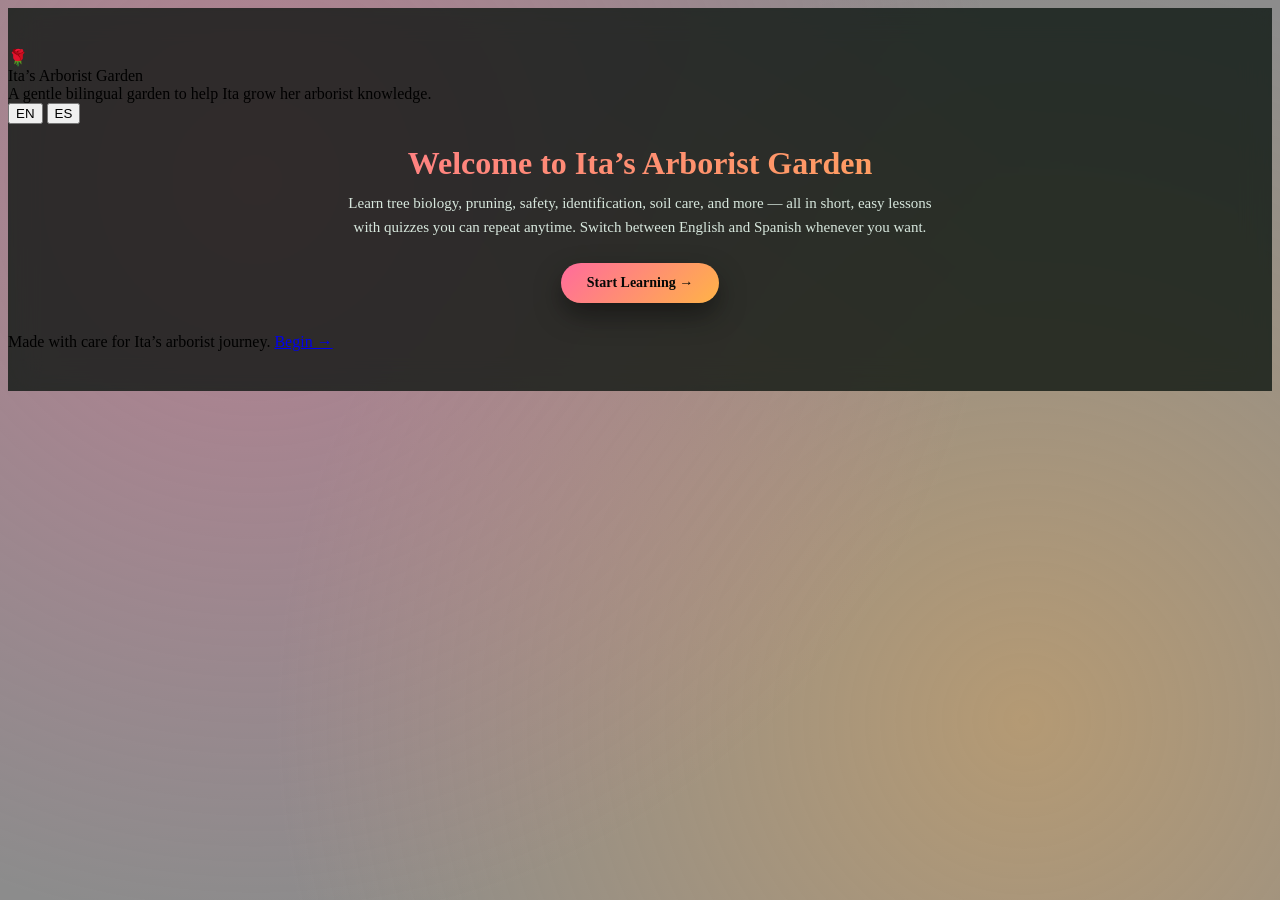
==== public/index.html @ a1d3e147 "Update index.html" ====
<!DOCTYPE html>
<html lang="en">
<head>
  <meta charset="UTF-8" />
  <title>Ita’s Arborist Garden</title>
  <meta name="viewport" content="width=device-width, initial-scale=1" />

  <!-- Favicon + Manifest -->
  <link rel="icon" href="/public/favicon.ico" />
  <link rel="manifest" href="/public/manifest.json" />

  <!-- Social Preview -->
  <meta property="og:title" content="Ita’s Arborist Garden" />
  <meta property="og:description" content="A beautiful bilingual learning garden to help Ita study for her arborist certification with short lessons, quizzes, and nature-inspired visuals." />
  <meta property="og:image" content="/public/favicon.ico" />
  <meta property="og:type" content="website" />
  <meta property="og:url" content="https://ita-3wf.pages.dev/" />

  <!-- Twitter -->
  <meta name="twitter:card" content="summary" />
  <meta name="twitter:title" content="Ita’s Arborist Garden" />
  <meta name="twitter:description" content="A bilingual arborist study garden with lessons, quizzes, and nature visuals." />
  <meta name="twitter:image" content="/public/favicon.ico" />

  <!-- Apple -->
  <meta name="apple-mobile-web-app-capable" content="yes" />
  <meta name="apple-mobile-web-app-status-bar-style" content="black-translucent" />
  <meta name="apple-mobile-web-app-title" content="Arborist Garden" />
  <link rel="apple-touch-icon" href="/public/favicon.ico" />

  <link rel="stylesheet" href="/assets/css/style.css" />

  <style>
    body {
      background: url("/assets/img/ita-index.jpg") center/cover no-repeat fixed;
      position: relative;
    }

    body::before {
      content: "";
      position: fixed;
      inset: 0;
      background:
        radial-gradient(circle at 20% 20%, rgba(255, 107, 156, 0.35), transparent 60%),
        radial-gradient(circle at 80% 80%, rgba(255, 179, 71, 0.35), transparent 60%),
        rgba(0, 0, 0, 0.45);
      backdrop-filter: blur(3px);
      z-index: 0;
    }

    .app-shell {
      backdrop-filter: blur(14px) saturate(1.25);
      background: rgba(10, 20, 15, 0.78);
      padding-top: 40px;
      padding-bottom: 40px;
    }

    .hero-title {
      font-size: 32px;
      font-weight: 700;
      text-align: center;
      margin-bottom: 10px;
      background: linear-gradient(135deg, #ff6b9c, #ffb347);
      -webkit-background-clip: text;
      -webkit-text-fill-color: transparent;
    }

    .hero-sub {
      text-align: center;
      font-size: 15px;
      color: #d7e7dd;
      max-width: 600px;
      margin: 0 auto 24px;
      line-height: 1.55;
    }

    .start-btn {
      display: inline-block;
      margin: 0 auto;
      padding: 12px 26px;
      font-size: 14px;
      font-weight: 600;
      border-radius: 999px;
      background: linear-gradient(135deg, #ff6b9c, #ffb347);
      color: #050806;
      text-decoration: none;
      box-shadow: 0 12px 28px rgba(0,0,0,0.45);
      transition: 0.2s ease-out;
    }

    .start-btn:hover {
      transform: translateY(-2px);
      filter: brightness(1.05);
      box-shadow: 0 16px 34px rgba(0,0,0,0.55);
    }

    .garden-visual {
      margin-top: 30px;
    }
  </style>
</head>

<body>
  <div class="app-shell">
    <header class="app-header">
      <div class="brand-block">
        <div class="brand-icon">🌹</div>
        <div>
          <div class="brand-text-main" data-i18n="app_title">Ita’s Arborist Garden</div>
          <div class="brand-text-sub" data-i18n="app_subtitle">
            A gentle bilingual garden to help Ita grow her arborist knowledge.
          </div>
        </div>
      </div>

      <div class="lang-toggle">
        <button class="lang-btn active" data-lang="en">EN</button>
        <button class="lang-btn" data-lang="es">ES</button>
      </div>
    </header>

    <main>
      <h1 class="hero-title" data-i18n="hero_title">
        Welcome to Ita’s Arborist Garden
      </h1>

      <p class="hero-sub" data-i18n="hero_sub">
        Learn tree biology, pruning, safety, identification, soil care, and more — all in short, easy lessons with quizzes you can repeat anytime. Switch between English and Spanish whenever you want.
      </p>

      <div style="text-align:center;">
        <a href="/pages/lesson.html?id=bio-1" class="start-btn" data-i18n="start_btn">
          Start Learning →
        </a>
      </div>

      <div class="garden-visual">
        <div class="garden-stem"><div class="garden-bloom"></div></div>
        <div class="garden-stem"><div class="garden-bloom"></div></div>
        <div class="garden-stem"><div class="garden-bloom"></div></div>
      </div>
    </main>

    <footer class="app-footer">
      <span data-i18n="footer_left">Made with care for Ita’s arborist journey.</span>
      <a href="/pages/lesson.html?id=bio-1" data-i18n="footer_right">Begin →</a>
    </footer>
  </div>

  <script src="/assets/js/language.js"></script>

  <script>
    if ("serviceWorker" in navigator) {
      navigator.serviceWorker.register("/public/service-worker.js").catch(() => {});
    }
  </script>
</body>
</html>
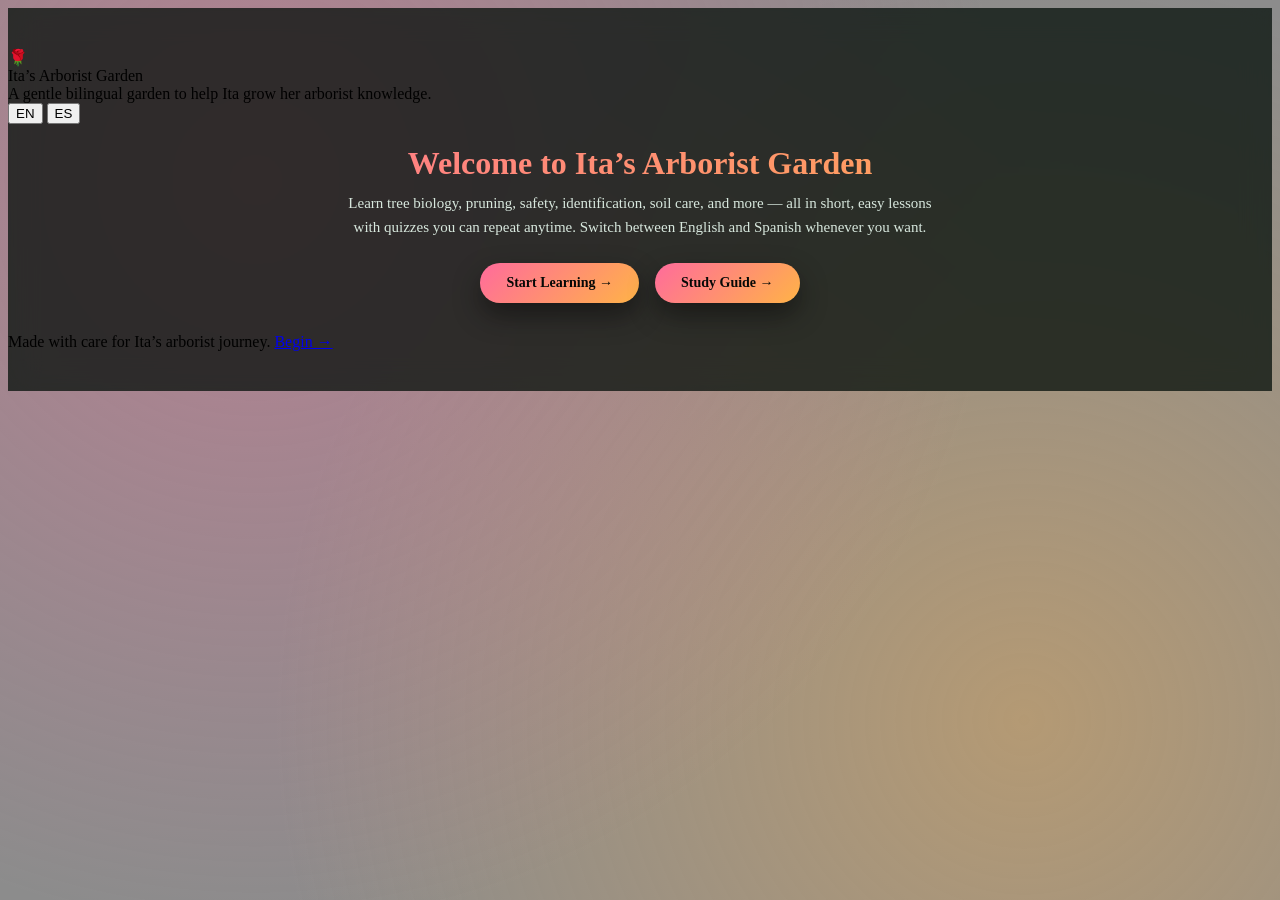
==== commit 1965f9bf: "Update index.html" ====
--- a/public/index.html
+++ b/public/index.html
@@ -74,9 +74,17 @@
       line-height: 1.55;
     }
 
-    .start-btn {
+    .btn-row {
+      text-align: center;
+      margin-top: 20px;
+      display: flex;
+      justify-content: center;
+      gap: 16px;
+      flex-wrap: wrap;
+    }
+
+    .start-btn, .study-btn {
       display: inline-block;
-      margin: 0 auto;
       padding: 12px 26px;
       font-size: 14px;
       font-weight: 600;
@@ -88,7 +96,7 @@
       transition: 0.2s ease-out;
     }
 
-    .start-btn:hover {
+    .start-btn:hover, .study-btn:hover {
       transform: translateY(-2px);
       filter: brightness(1.05);
       box-shadow: 0 16px 34px rgba(0,0,0,0.55);
@@ -128,9 +136,13 @@
         Learn tree biology, pruning, safety, identification, soil care, and more — all in short, easy lessons with quizzes you can repeat anytime. Switch between English and Spanish whenever you want.
       </p>
 
-      <div style="text-align:center;">
-        <a href="/pages/lesson.html?id=bio-1" class="start-btn" data-i18n="start_btn">
+      <div class="btn-row">
+        <a href="/public/pages/lesson.html?id=bio-1" class="start-btn" data-i18n="start_btn">
           Start Learning →
+        </a>
+
+        <a href="/public/pages/study-guide.html" class="study-btn" data-i18n="study_btn">
+          Study Guide →
         </a>
       </div>
 
@@ -143,7 +155,7 @@
 
     <footer class="app-footer">
       <span data-i18n="footer_left">Made with care for Ita’s arborist journey.</span>
-      <a href="/pages/lesson.html?id=bio-1" data-i18n="footer_right">Begin →</a>
+      <a href="/public/pages/lesson.html?id=bio-1" data-i18n="footer_right">Begin →</a>
     </footer>
   </div>
 
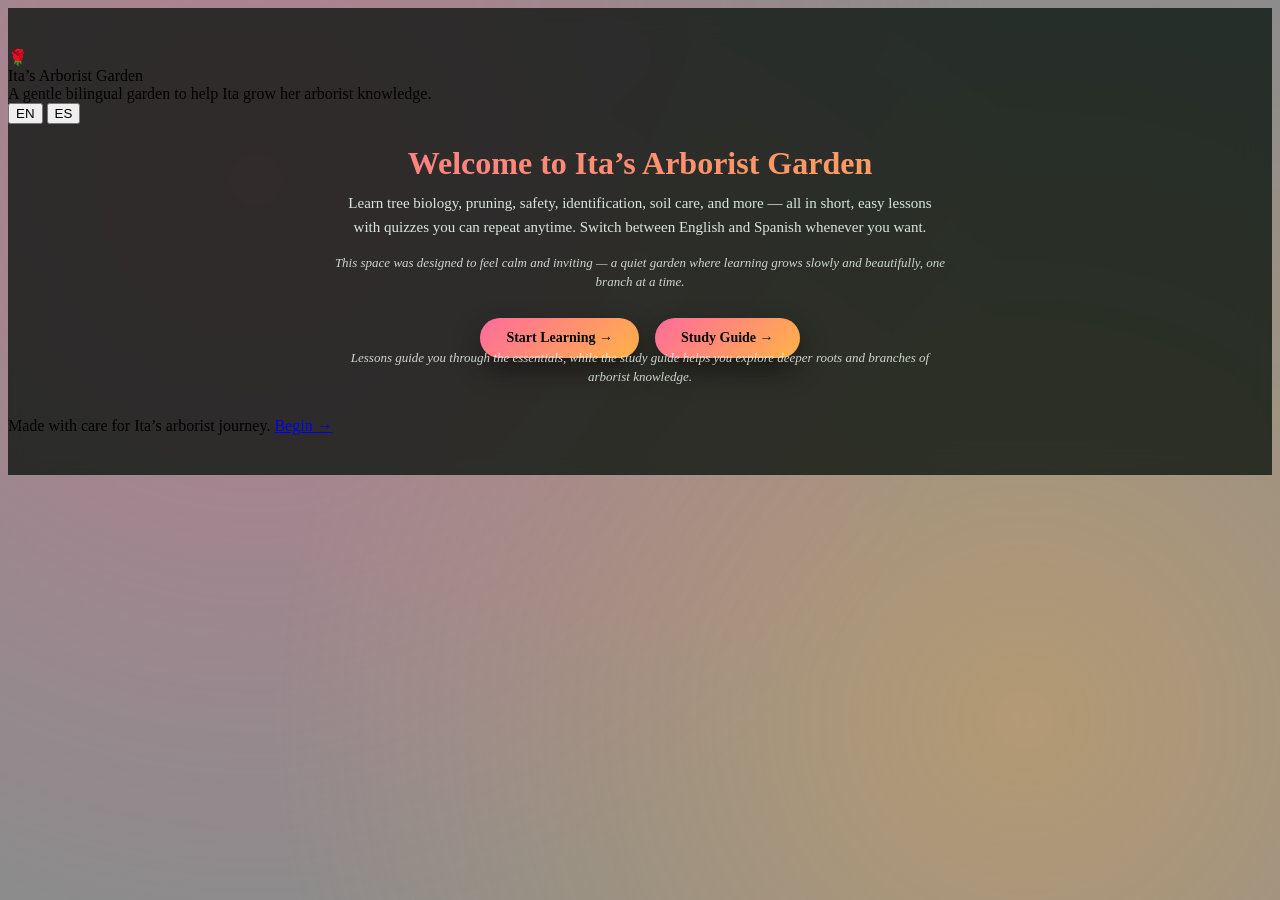
==== commit 02cdda5e: "Update index.html" ====
--- a/public/index.html
+++ b/public/index.html
@@ -74,6 +74,18 @@
       line-height: 1.55;
     }
 
+    /* ✨ Subtle explanation text */
+    .hero-explain {
+      text-align: center;
+      font-size: 13px;
+      color: #e8f3ec;
+      opacity: 0.85;
+      max-width: 620px;
+      margin: -10px auto 26px;
+      line-height: 1.5;
+      font-style: italic;
+    }
+
     .btn-row {
       text-align: center;
       margin-top: 20px;
@@ -136,15 +148,25 @@
         Learn tree biology, pruning, safety, identification, soil care, and more — all in short, easy lessons with quizzes you can repeat anytime. Switch between English and Spanish whenever you want.
       </p>
 
+      <!-- ✨ Subtle explanation added -->
+      <p class="hero-explain">
+        This space was designed to feel calm and inviting — a quiet garden where learning grows slowly and beautifully, one branch at a time.
+      </p>
+
       <div class="btn-row">
-        <a href="/public/pages/lesson.html?id=bio-1" class="start-btn" data-i18n="start_btn">
+        <a href="/pages/lesson.html" class="start-btn" data-i18n="start_btn">
           Start Learning →
         </a>
 
-        <a href="/public/pages/study-guide.html" class="study-btn" data-i18n="study_btn">
+        <a href="/pages/study-guide.html" class="study-btn" data-i18n="study_btn">
           Study Guide →
         </a>
       </div>
+
+      <!-- ✨ Another subtle explanation -->
+      <p class="hero-explain">
+        Lessons guide you through the essentials, while the study guide helps you explore deeper roots and branches of arborist knowledge.
+      </p>
 
       <div class="garden-visual">
         <div class="garden-stem"><div class="garden-bloom"></div></div>
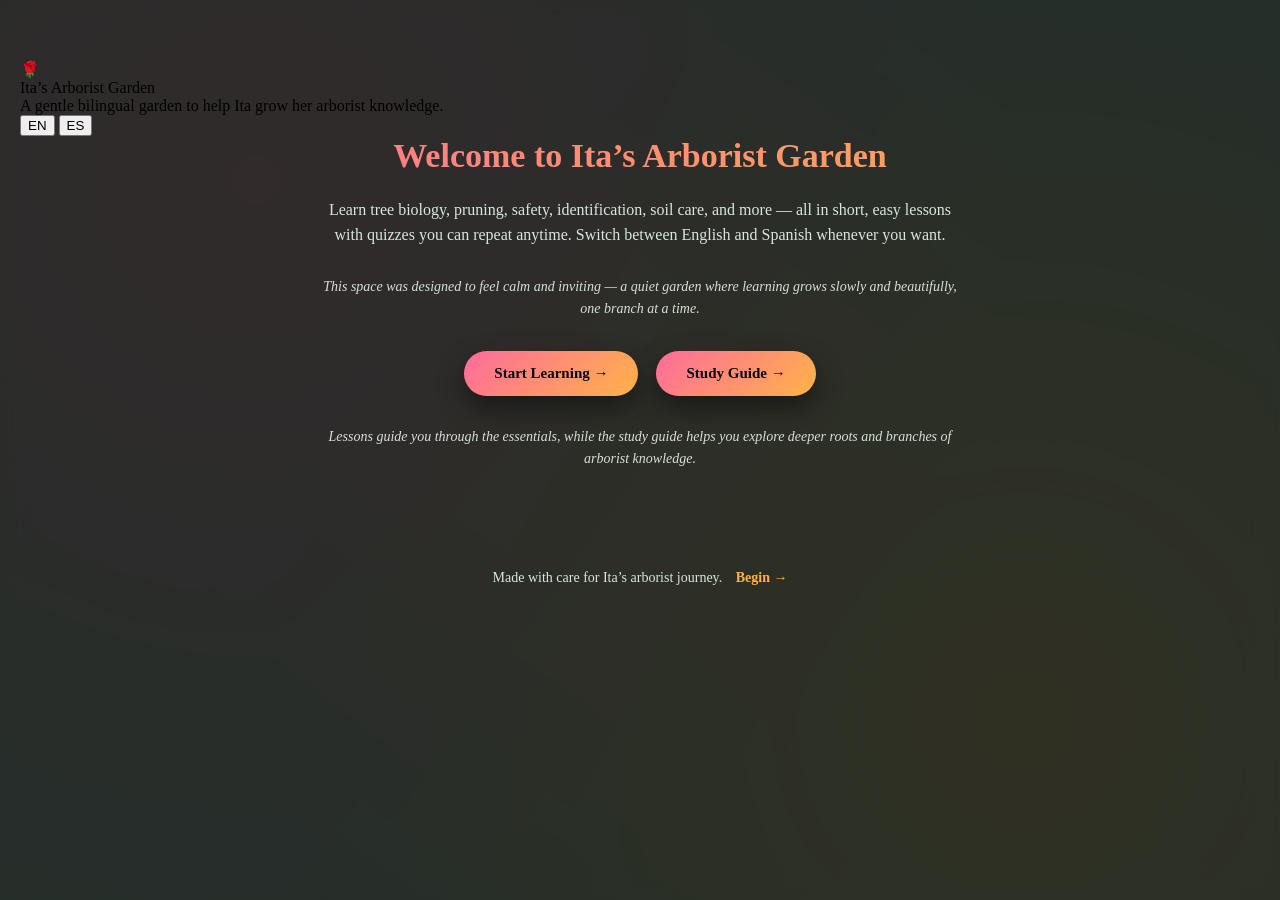
==== commit 89ba41d0: "Update index.html" ====
--- a/public/index.html
+++ b/public/index.html
@@ -34,6 +34,8 @@
     body {
       background: url("/assets/img/ita-index.jpg") center/cover no-repeat fixed;
       position: relative;
+      margin: 0;
+      padding: 0;
     }
 
     body::before {
@@ -49,56 +51,59 @@
     }
 
     .app-shell {
+      position: relative;
+      z-index: 2;
       backdrop-filter: blur(14px) saturate(1.25);
       background: rgba(10, 20, 15, 0.78);
-      padding-top: 40px;
-      padding-bottom: 40px;
+      padding: 60px 20px 80px;
+      min-height: 100vh;
+      box-sizing: border-box;
     }
 
     .hero-title {
-      font-size: 32px;
+      font-size: 34px;
       font-weight: 700;
       text-align: center;
-      margin-bottom: 10px;
+      margin: 0 0 20px;
       background: linear-gradient(135deg, #ff6b9c, #ffb347);
       -webkit-background-clip: text;
       -webkit-text-fill-color: transparent;
+      line-height: 1.2;
     }
 
     .hero-sub {
       text-align: center;
-      font-size: 15px;
+      font-size: 16px;
       color: #d7e7dd;
-      max-width: 600px;
-      margin: 0 auto 24px;
+      max-width: 650px;
+      margin: 0 auto 28px;
+      line-height: 1.6;
+    }
+
+    .hero-explain {
+      text-align: center;
+      font-size: 14px;
+      color: #e8f3ec;
+      opacity: 0.9;
+      max-width: 650px;
+      margin: 10px auto 32px;
       line-height: 1.55;
-    }
-
-    /* ✨ Subtle explanation text */
-    .hero-explain {
-      text-align: center;
-      font-size: 13px;
-      color: #e8f3ec;
-      opacity: 0.85;
-      max-width: 620px;
-      margin: -10px auto 26px;
-      line-height: 1.5;
       font-style: italic;
     }
 
     .btn-row {
       text-align: center;
-      margin-top: 20px;
+      margin: 30px 0;
       display: flex;
       justify-content: center;
-      gap: 16px;
+      gap: 18px;
       flex-wrap: wrap;
     }
 
     .start-btn, .study-btn {
       display: inline-block;
-      padding: 12px 26px;
-      font-size: 14px;
+      padding: 14px 30px;
+      font-size: 15px;
       font-weight: 600;
       border-radius: 999px;
       background: linear-gradient(135deg, #ff6b9c, #ffb347);
@@ -115,7 +120,25 @@
     }
 
     .garden-visual {
-      margin-top: 30px;
+      margin-top: 40px;
+      display: flex;
+      justify-content: center;
+      gap: 20px;
+    }
+
+    .app-footer {
+      margin-top: 60px;
+      text-align: center;
+      color: #d7e7dd;
+      font-size: 14px;
+    }
+
+    .app-footer a {
+      display: inline-block;
+      margin-left: 10px;
+      color: #ffb347;
+      text-decoration: none;
+      font-weight: 600;
     }
   </style>
 </head>
@@ -148,7 +171,6 @@
         Learn tree biology, pruning, safety, identification, soil care, and more — all in short, easy lessons with quizzes you can repeat anytime. Switch between English and Spanish whenever you want.
       </p>
 
-      <!-- ✨ Subtle explanation added -->
       <p class="hero-explain">
         This space was designed to feel calm and inviting — a quiet garden where learning grows slowly and beautifully, one branch at a time.
       </p>
@@ -163,7 +185,6 @@
         </a>
       </div>
 
-      <!-- ✨ Another subtle explanation -->
       <p class="hero-explain">
         Lessons guide you through the essentials, while the study guide helps you explore deeper roots and branches of arborist knowledge.
       </p>
@@ -177,7 +198,7 @@
 
     <footer class="app-footer">
       <span data-i18n="footer_left">Made with care for Ita’s arborist journey.</span>
-      <a href="/public/pages/lesson.html?id=bio-1" data-i18n="footer_right">Begin →</a>
+      <a href="/pages/lesson.html" data-i18n="footer_right">Begin →</a>
     </footer>
   </div>
 
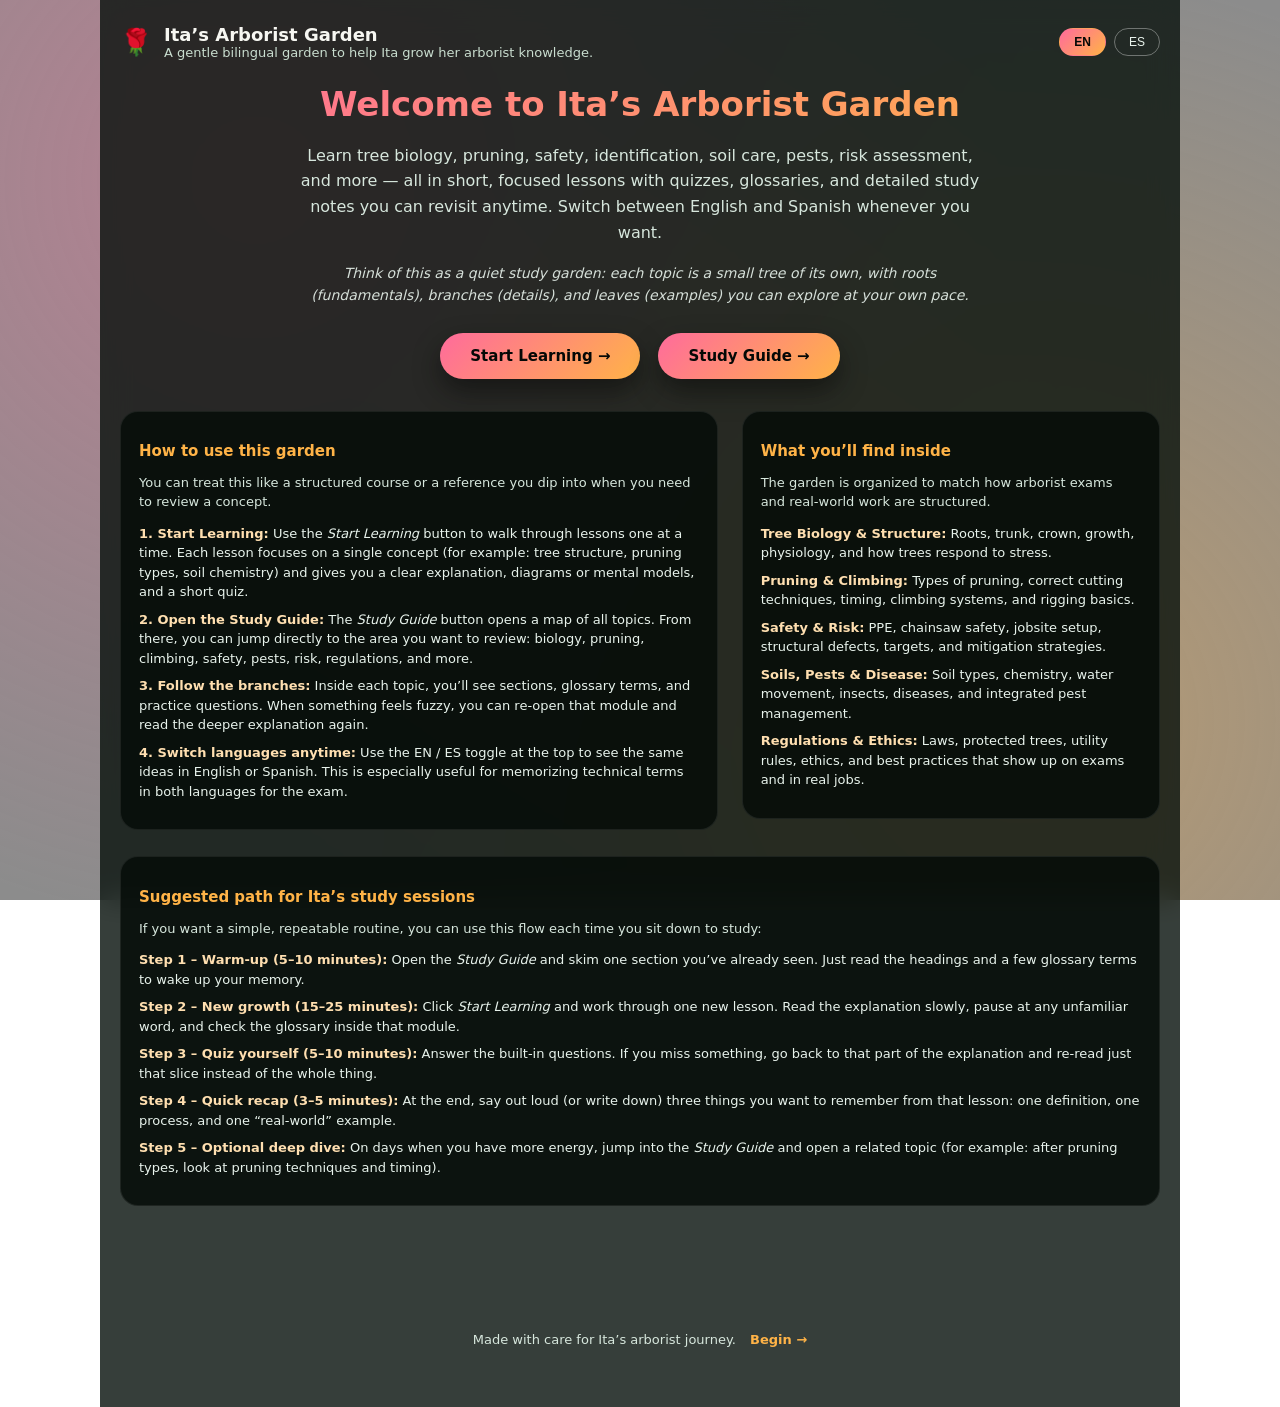
==== commit cde858be: "Update index.html" ====
--- a/public/index.html
+++ b/public/index.html
@@ -36,6 +36,7 @@
       position: relative;
       margin: 0;
       padding: 0;
+      font-family: system-ui, -apple-system, BlinkMacSystemFont, "Segoe UI", sans-serif;
     }
 
     body::before {
@@ -54,17 +55,75 @@
       position: relative;
       z-index: 2;
       backdrop-filter: blur(14px) saturate(1.25);
-      background: rgba(10, 20, 15, 0.78);
-      padding: 60px 20px 80px;
+      background: rgba(10, 20, 15, 0.82);
+      padding: 24px 20px 60px;
       min-height: 100vh;
       box-sizing: border-box;
+      max-width: 1080px;
+      margin: 0 auto;
+    }
+
+    .app-header {
+      display: flex;
+      justify-content: space-between;
+      align-items: center;
+      gap: 16px;
+      margin-bottom: 24px;
+      flex-wrap: wrap;
+    }
+
+    .brand-block {
+      display: flex;
+      align-items: center;
+      gap: 12px;
+    }
+
+    .brand-icon {
+      font-size: 26px;
+    }
+
+    .brand-text-main {
+      font-weight: 700;
+      font-size: 18px;
+      color: #f7f7f2;
+    }
+
+    .brand-text-sub {
+      font-size: 13px;
+      color: #c9ddcf;
+    }
+
+    .lang-toggle {
+      display: flex;
+      gap: 8px;
+    }
+
+    .lang-btn {
+      border-radius: 999px;
+      border: 1px solid rgba(255,255,255,0.35);
+      background: transparent;
+      color: #e8f3ec;
+      padding: 6px 14px;
+      font-size: 12px;
+      cursor: pointer;
+    }
+
+    .lang-btn.active {
+      background: linear-gradient(135deg, #ff6b9c, #ffb347);
+      color: #050806;
+      border-color: transparent;
+      font-weight: 600;
+    }
+
+    main {
+      margin-top: 10px;
     }
 
     .hero-title {
       font-size: 34px;
       font-weight: 700;
       text-align: center;
-      margin: 0 0 20px;
+      margin: 0 0 18px;
       background: linear-gradient(135deg, #ff6b9c, #ffb347);
       -webkit-background-clip: text;
       -webkit-text-fill-color: transparent;
@@ -75,8 +134,8 @@
       text-align: center;
       font-size: 16px;
       color: #d7e7dd;
-      max-width: 650px;
-      margin: 0 auto 28px;
+      max-width: 680px;
+      margin: 0 auto 18px;
       line-height: 1.6;
     }
 
@@ -85,15 +144,15 @@
       font-size: 14px;
       color: #e8f3ec;
       opacity: 0.9;
-      max-width: 650px;
-      margin: 10px auto 32px;
+      max-width: 680px;
+      margin: 10px auto 26px;
       line-height: 1.55;
       font-style: italic;
     }
 
     .btn-row {
       text-align: center;
-      margin: 30px 0;
+      margin: 26px 0 32px;
       display: flex;
       justify-content: center;
       gap: 18px;
@@ -111,6 +170,7 @@
       text-decoration: none;
       box-shadow: 0 12px 28px rgba(0,0,0,0.45);
       transition: 0.2s ease-out;
+      white-space: nowrap;
     }
 
     .start-btn:hover, .study-btn:hover {
@@ -119,18 +179,72 @@
       box-shadow: 0 16px 34px rgba(0,0,0,0.55);
     }
 
+    .layout-grid {
+      display: grid;
+      grid-template-columns: minmax(0, 2fr) minmax(0, 1.4fr);
+      gap: 24px;
+      align-items: flex-start;
+      margin-top: 10px;
+    }
+
+    @media (max-width: 840px) {
+      .layout-grid {
+        grid-template-columns: minmax(0, 1fr);
+      }
+    }
+
+    .panel {
+      background: rgba(5, 12, 9, 0.85);
+      border-radius: 18px;
+      padding: 18px 18px 20px;
+      border: 1px solid rgba(255,255,255,0.08);
+    }
+
+    .panel-title {
+      font-size: 15px;
+      font-weight: 600;
+      color: #ffb347;
+      margin-bottom: 8px;
+    }
+
+    .panel-sub {
+      font-size: 13px;
+      color: #d7e7dd;
+      margin-bottom: 12px;
+      line-height: 1.5;
+    }
+
+    .panel-list {
+      list-style: none;
+      padding: 0;
+      margin: 0;
+      font-size: 13px;
+      color: #e8f3ec;
+    }
+
+    .panel-list li {
+      margin-bottom: 8px;
+      line-height: 1.5;
+    }
+
+    .panel-list strong {
+      font-weight: 600;
+      color: #ffdfb0;
+    }
+
     .garden-visual {
-      margin-top: 40px;
+      margin-top: 26px;
       display: flex;
       justify-content: center;
       gap: 20px;
+      min-height: 60px;
     }
 
     .app-footer {
-      margin-top: 60px;
+      margin-top: 40px;
       text-align: center;
       color: #d7e7dd;
-      font-size: 14px;
+      font-size: 13px;
     }
 
     .app-footer a {
@@ -139,6 +253,10 @@
       color: #ffb347;
       text-decoration: none;
       font-weight: 600;
+    }
+
+    .app-footer a:hover {
+      text-decoration: underline;
     }
   </style>
 </head>
@@ -168,11 +286,11 @@
       </h1>
 
       <p class="hero-sub" data-i18n="hero_sub">
-        Learn tree biology, pruning, safety, identification, soil care, and more — all in short, easy lessons with quizzes you can repeat anytime. Switch between English and Spanish whenever you want.
+        Learn tree biology, pruning, safety, identification, soil care, pests, risk assessment, and more — all in short, focused lessons with quizzes, glossaries, and detailed study notes you can revisit anytime. Switch between English and Spanish whenever you want.
       </p>
 
       <p class="hero-explain">
-        This space was designed to feel calm and inviting — a quiet garden where learning grows slowly and beautifully, one branch at a time.
+        Think of this as a quiet study garden: each topic is a small tree of its own, with roots (fundamentals), branches (details), and leaves (examples) you can explore at your own pace.
       </p>
 
       <div class="btn-row">
@@ -185,9 +303,48 @@
         </a>
       </div>
 
-      <p class="hero-explain">
-        Lessons guide you through the essentials, while the study guide helps you explore deeper roots and branches of arborist knowledge.
-      </p>
+      <div class="layout-grid">
+        <section class="panel">
+          <h2 class="panel-title">How to use this garden</h2>
+          <p class="panel-sub">
+            You can treat this like a structured course or a reference you dip into when you need to review a concept.
+          </p>
+          <ul class="panel-list">
+            <li><strong>1. Start Learning:</strong> Use the <em>Start Learning</em> button to walk through lessons one at a time. Each lesson focuses on a single concept (for example: tree structure, pruning types, soil chemistry) and gives you a clear explanation, diagrams or mental models, and a short quiz.</li>
+            <li><strong>2. Open the Study Guide:</strong> The <em>Study Guide</em> button opens a map of all topics. From there, you can jump directly to the area you want to review: biology, pruning, climbing, safety, pests, risk, regulations, and more.</li>
+            <li><strong>3. Follow the branches:</strong> Inside each topic, you’ll see sections, glossary terms, and practice questions. When something feels fuzzy, you can re-open that module and read the deeper explanation again.</li>
+            <li><strong>4. Switch languages anytime:</strong> Use the EN / ES toggle at the top to see the same ideas in English or Spanish. This is especially useful for memorizing technical terms in both languages for the exam.</li>
+          </ul>
+        </section>
+
+        <section class="panel">
+          <h2 class="panel-title">What you’ll find inside</h2>
+          <p class="panel-sub">
+            The garden is organized to match how arborist exams and real-world work are structured.
+          </p>
+          <ul class="panel-list">
+            <li><strong>Tree Biology & Structure:</strong> Roots, trunk, crown, growth, physiology, and how trees respond to stress.</li>
+            <li><strong>Pruning & Climbing:</strong> Types of pruning, correct cutting techniques, timing, climbing systems, and rigging basics.</li>
+            <li><strong>Safety & Risk:</strong> PPE, chainsaw safety, jobsite setup, structural defects, targets, and mitigation strategies.</li>
+            <li><strong>Soils, Pests & Disease:</strong> Soil types, chemistry, water movement, insects, diseases, and integrated pest management.</li>
+            <li><strong>Regulations & Ethics:</strong> Laws, protected trees, utility rules, ethics, and best practices that show up on exams and in real jobs.</li>
+          </ul>
+        </section>
+      </div>
+
+      <section class="panel" style="margin-top: 26px;">
+        <h2 class="panel-title">Suggested path for Ita’s study sessions</h2>
+        <p class="panel-sub">
+          If you want a simple, repeatable routine, you can use this flow each time you sit down to study:
+        </p>
+        <ul class="panel-list">
+          <li><strong>Step 1 – Warm-up (5–10 minutes):</strong> Open the <em>Study Guide</em> and skim one section you’ve already seen. Just read the headings and a few glossary terms to wake up your memory.</li>
+          <li><strong>Step 2 – New growth (15–25 minutes):</strong> Click <em>Start Learning</em> and work through one new lesson. Read the explanation slowly, pause at any unfamiliar word, and check the glossary inside that module.</li>
+          <li><strong>Step 3 – Quiz yourself (5–10 minutes):</strong> Answer the built-in questions. If you miss something, go back to that part of the explanation and re-read just that slice instead of the whole thing.</li>
+          <li><strong>Step 4 – Quick recap (3–5 minutes):</strong> At the end, say out loud (or write down) three things you want to remember from that lesson: one definition, one process, and one “real-world” example.</li>
+          <li><strong>Step 5 – Optional deep dive:</strong> On days when you have more energy, jump into the <em>Study Guide</em> and open a related topic (for example: after pruning types, look at pruning techniques and timing).</li>
+        </ul>
+      </section>
 
       <div class="garden-visual">
         <div class="garden-stem"><div class="garden-bloom"></div></div>
